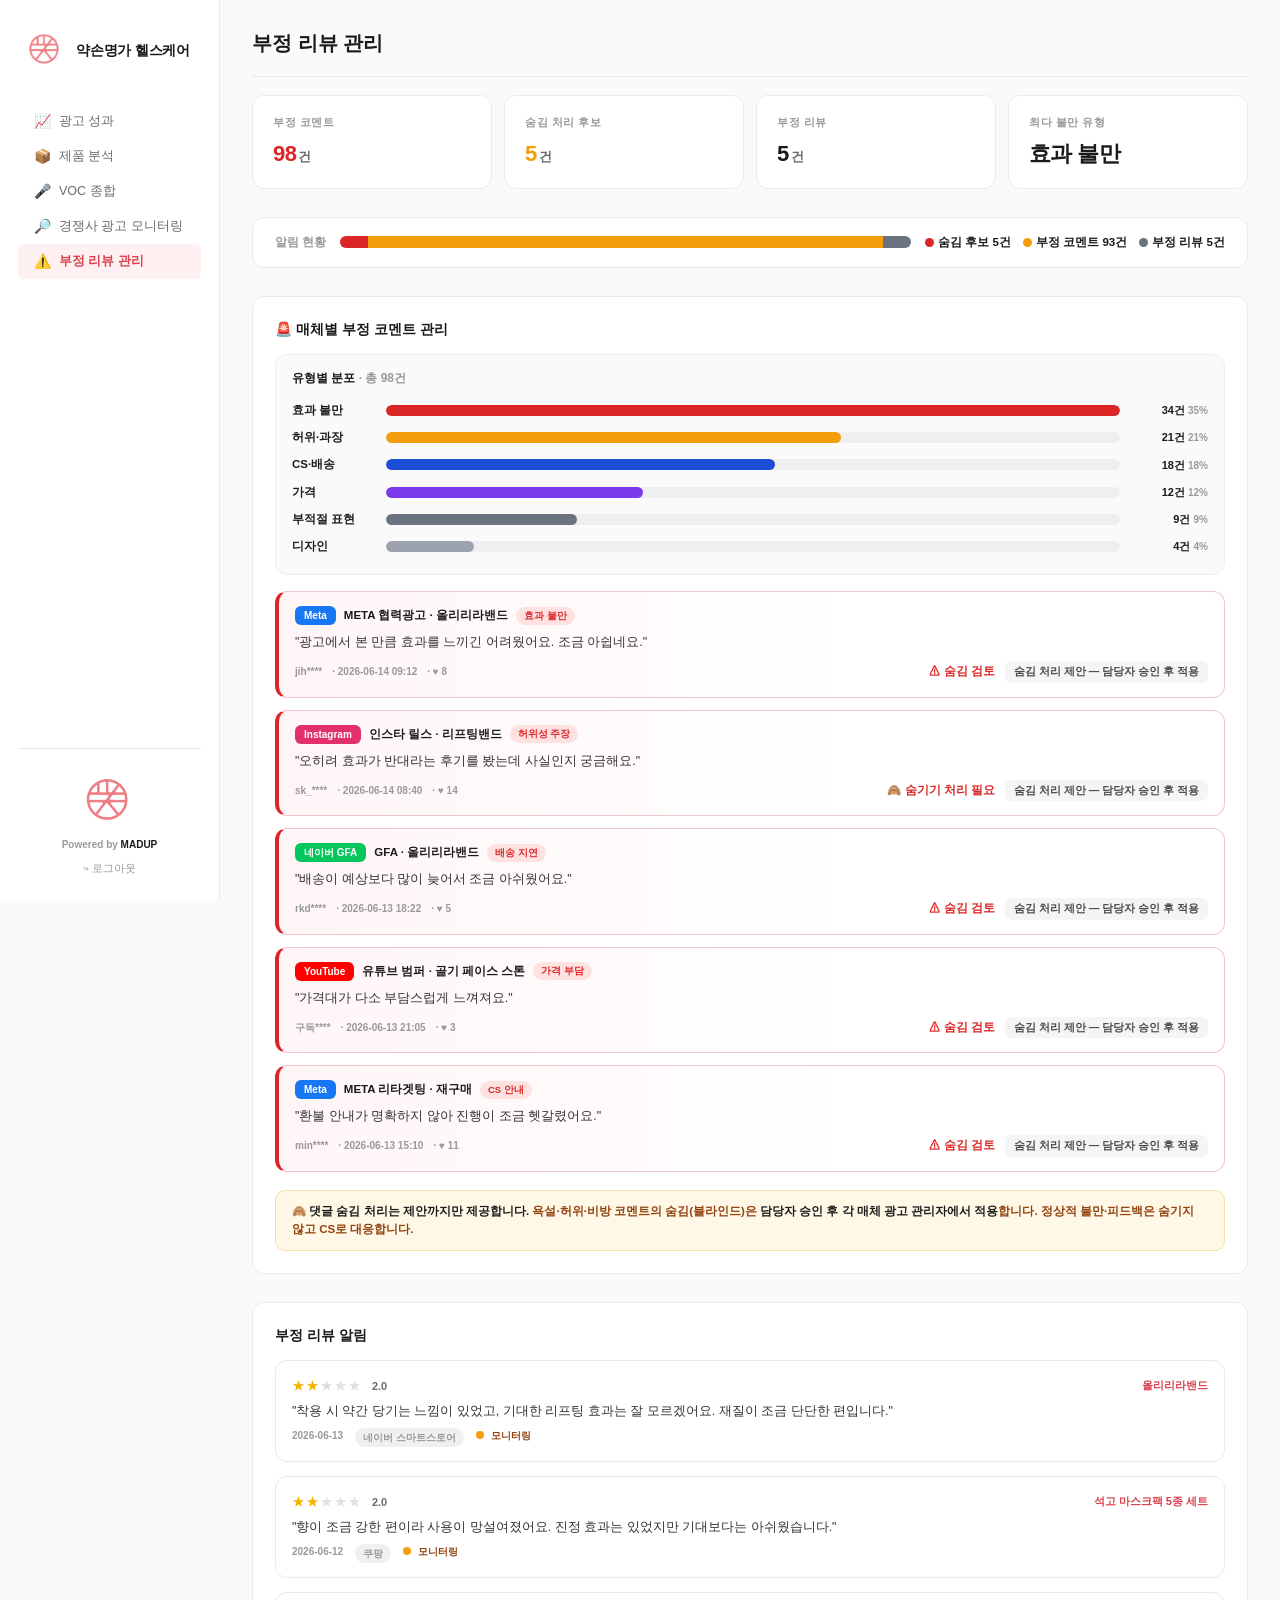
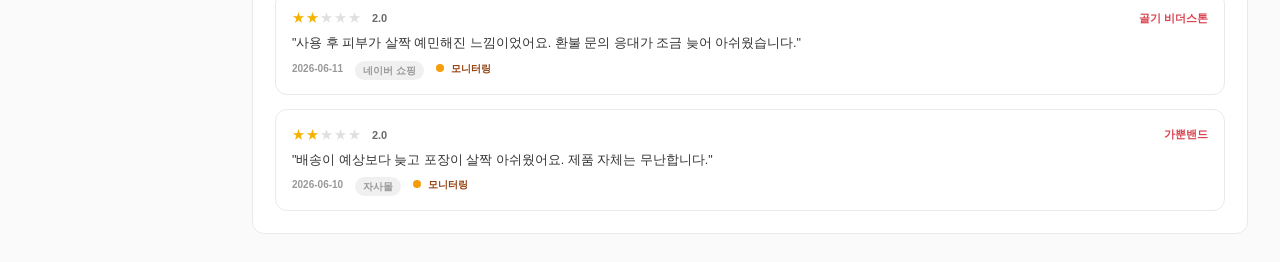
==== dashboards/yakson-alert/index.html @ d5a80894 "약손명가 헬스케어 대시보드 데모 — 공개 미리보기" ====
<!doctype html>
<html lang="ko">
<head>
<meta charset="utf-8">
<meta name="viewport" content="width=device-width, initial-scale=1">
<title>약손명가헬스케어 · 부정 리뷰 관리</title>
<link rel="stylesheet" href="../_assets/dashboard.css">
<style>
/* ===== Severity badge ===== */
.sev-badge {
  display: inline-block; font-size: 10px; font-weight: 800;
  padding: 3px 9px; border-radius: 6px; letter-spacing: 0.3px;
}
.sev-critical { background: #FEE2E2; color: #DC2626; }
.sev-warning  { background: #FEF3C7; color: #92400E; }
.sev-improved { background: #DCFCE7; color: #15803D; }

/* ===== Change cell ===== */
.chg-up   { color: #DC2626; font-weight: 800; }
.chg-down { color: #15803D; font-weight: 800; }
.chg-mid  { color: #92400E; font-weight: 800; }

/* ===== Diverging bar (변화 컬럼) ===== */
.div-bar-wrap {
  display: flex; align-items: center; gap: 6px; white-space: nowrap;
}
.div-bar-track {
  position: relative; width: 90px; height: 10px; background: #F0F0F0;
  border-radius: 3px; overflow: visible; flex-shrink: 0;
}
/* 0% 기준선 (중앙) */
.div-bar-track::after {
  content: ''; position: absolute; left: 50%; top: -2px;
  width: 1.5px; height: 14px; background: #BDBDBD; z-index: 2;
}
/* ±15% 마커 */
.div-marker-15-neg, .div-marker-15-pos,
.div-marker-30-neg, .div-marker-30-pos {
  position: absolute; top: -2px; width: 1px; height: 14px;
  background: #E0E0E0; z-index: 1;
}
/* ±15% = center ± 22.5px (25% of 90px) */
.div-marker-15-neg { left: calc(50% - 22.5px); }
.div-marker-15-pos { left: calc(50% + 22.5px); }
/* ±30% = center ± 45px (50% of 90px) */
.div-marker-30-neg { left: calc(50% - 45px); }
.div-marker-30-pos { left: calc(50% + 45px); }
.div-bar-fill {
  position: absolute; top: 0; height: 10px; border-radius: 2px;
}
.div-bar-fill.pos { background: #DC2626; left: 50%; }
.div-bar-fill.neg { background: #10b981; right: 50%; }
.div-bar-fill.imp { background: #10b981; left: 50%; }

/* ===== KPI summary donut (상단) ===== */
.alert-summary-wrap {
  display: flex; align-items: center; gap: 14px; margin-bottom: 28px;
  background: #FFFFFF; border: 1px solid #EAEAEA; border-radius: 12px;
  padding: 16px 22px;
}
.alert-seg-bar {
  flex: 1; height: 12px; border-radius: 6px; overflow: hidden;
  display: flex; min-width: 0;
}
.alert-seg-bar span { display: block; height: 100%; transition: width .3s; }
.alert-seg-legend {
  display: flex; gap: 12px; flex-shrink: 0; font-size: 11.5px; font-weight: 700;
}
.alert-seg-legend .dot {
  display: inline-block; width: 9px; height: 9px; border-radius: 50%;
  margin-right: 4px; vertical-align: middle;
}

/* ===== Action advisory pill ===== */
.action-pill {
  font-size: 10.5px; font-weight: 600; color: #4A4A4A;
  background: #F5F5F5; border-radius: 6px;
  padding: 3px 9px; display: inline-block;
}

/* ===== Review list ===== */
.review-list { display: flex; flex-direction: column; gap: 14px; }
.review-item {
  padding: 14px 16px; border: 1px solid #EAEAEA; border-radius: 12px;
  background: #FFFFFF;
}
.review-header {
  display: flex; align-items: center; justify-content: space-between;
  margin-bottom: 6px;
}
.review-stars { color: #F5B301; font-size: 13px; letter-spacing: 1px; }
.review-stars .empty { color: #E0E0E0; }
.review-product { font-size: 11px; font-weight: 700; color: #D8404D; }
.review-text { font-size: 12.5px; color: #333; line-height: 1.55; margin-bottom: 7px; }
.review-meta { display: flex; gap: 12px; font-size: 10px; color: #999; font-weight: 600; }
.review-channel { background: #F0F0F0; padding: 2px 8px; border-radius: 10px; }
.review-severity-dot {
  width: 8px; height: 8px; border-radius: 50%;
  display: inline-block; margin-right: 4px;
}

/* ===== MILOT status list ===== */
.milot-list { display: flex; flex-direction: column; gap: 10px; }
.milot-item {
  display: flex; align-items: center; justify-content: space-between;
  padding: 12px 14px; border-radius: 10px; border: 1px solid #EAEAEA;
  background: #FFFFFF;
}
.milot-label { font-size: 12.5px; font-weight: 700; color: #1A1A1A; }
.milot-sub { font-size: 10.5px; color: #999; margin-top: 2px; }
.milot-count { font-size: 18px; font-weight: 800; }
.milot-item.issue-critical { border-left: 3px solid #DC2626; }
.milot-item.issue-warning  { border-left: 3px solid #F59E0B; }
.milot-item.issue-ok       { border-left: 3px solid #10b981; }
.milot-bar-wrap { height: 6px; background: #F0F0F0; border-radius: 3px; margin-top: 10px; overflow: hidden; }
.milot-bar-fill { height: 100%; border-radius: 3px; }

/* ===== Rules table ===== */
.rules-status {
  display: inline-block; font-size: 10px; font-weight: 800;
  padding: 3px 9px; border-radius: 6px;
}
.rules-active   { background: #DCFCE7; color: #15803D; }
.rules-planned  { background: #EFF6FF; color: #1D4ED8; }
.rules-paused   { background: #F3F4F6; color: #6B7280; }

/* ===== Playbook note ===== */
.playbook-note {
  background: #FFF8E6; border: 1px solid #F5E0A8; border-radius: 10px;
  padding: 11px 16px; font-size: 11.5px; color: #92400E; font-weight: 600;
  margin-top: 18px; line-height: 1.6;
}
.playbook-note b { color: #1A1A1A; }

/* ===== 라이브 광고 댓글 부정 코멘트 ===== */
.adcmt-list { display:flex; flex-direction:column; gap:12px; }
.adcmt-item { border:1px solid #F3C6CB; border-left:4px solid #DC2626; border-radius:12px;
  padding:14px 16px; background:linear-gradient(90deg,#FFF5F6 0%,#FFF 60%); }
.adcmt-top { display:flex; align-items:center; gap:8px; margin-bottom:8px; flex-wrap:wrap; }
.adcmt-plat { font-size:10px; font-weight:800; padding:2px 9px; border-radius:6px; color:#fff; }
.adcmt-ad { font-size:11.5px; font-weight:700; color:#1A1A1A; }
.adcmt-tag { font-size:9.5px; font-weight:800; padding:2px 8px; border-radius:10px; background:#FEE2E2; color:#DC2626; }
.adcmt-text { font-size:12.5px; color:#333; line-height:1.5; margin-bottom:9px; }
.adcmt-foot { display:flex; align-items:center; justify-content:space-between; flex-wrap:wrap; gap:10px; }
.adcmt-meta { font-size:10px; color:#999; font-weight:600; display:flex; gap:10px; flex-wrap:wrap; }
.adcmt-right { display:flex; align-items:center; gap:10px; flex-wrap:wrap; }
.adcmt-alert { font-size:11.5px; font-weight:800; color:#DC2626; white-space:nowrap; }
.adcmt-action { font-size:10.5px; font-weight:600; color:#4A4A4A; background:#F5F5F5; border-radius:6px; padding:3px 9px; }

/* ===== 부정 코멘트 유형별 분포 ===== */
.cmtcat-wrap { background:#FAFAFA; border:1px solid #EEEEEE; border-radius:12px; padding:14px 16px; margin-bottom:16px; }
.cmtcat-title { font-size:12px; font-weight:800; color:#1A1A1A; margin-bottom:10px; }
.cmtcat-row { display:flex; align-items:center; gap:10px; padding:5px 0; }
.cmtcat-name { font-size:11.5px; font-weight:700; color:#1A1A1A; width:84px; flex:none; }
.cmtcat-track { flex:1; height:11px; background:#EFEFEF; border-radius:6px; overflow:hidden; }
.cmtcat-fill { height:100%; border-radius:6px; }
.cmtcat-val { font-size:11px; font-weight:800; color:#1A1A1A; width:78px; text-align:right; flex:none; }
.cmtcat-val span { color:#999; font-weight:600; font-size:10px; }
</style>
</head>
<body>

<div class="app">
  <aside class="sidebar" id="sidebar"></aside>

  <main class="main">

    <!-- Page Header -->
    <div class="page-header">
      <div>
        <div class="page-title">부정 리뷰 관리</div>
        <div class="page-sub">성과 이상 감지 · 부정 리뷰 · 라이브 광고 댓글 숨김 · 소재 검수 알림</div>
      </div>
      <div class="page-meta">
        <span class="goal">🚨 실시간 모니터링</span>
        <span class="live">⦿ LIVE</span>
      </div>
    </div>

    <!-- KPI Grid -->
    <div class="kpi-grid cols-4">
      <div class="kpi-card featured">
        <div class="kpi-label">부정 코멘트</div>
        <div class="kpi-value" style="color:#DC2626;">98<span class="kpi-unit">건</span></div>
      </div>
      <div class="kpi-card">
        <div class="kpi-label">숨김 처리 후보</div>
        <div class="kpi-value" style="color:#F59E0B;">5<span class="kpi-unit">건</span></div>
      </div>
      <div class="kpi-card">
        <div class="kpi-label">부정 리뷰</div>
        <div class="kpi-value">5<span class="kpi-unit">건</span></div>
      </div>
      <div class="kpi-card">
        <div class="kpi-label">최다 불만 유형</div>
        <div class="kpi-value" style="font-size:22px;">효과 불만</div>
      </div>
    </div>

    <!-- 알림 현황 세그먼트 바 요약 -->
    <div class="alert-summary-wrap">
      <span style="font-size:11.5px;font-weight:700;color:#999;white-space:nowrap;">알림 현황</span>
      <div class="alert-seg-bar" id="alert-seg-bar"></div>
      <div class="alert-seg-legend" id="alert-seg-legend"></div>
    </div>

    <!-- 매체별 부정 코멘트 관리 -->
    <div class="table-card">
      <div class="section-title">
        🚨 매체별 부정 코멘트 관리
        <span class="section-title-sub">집행 중 광고 댓글 실시간 감지 · 유형별 분류 · 숨김 처리 후보</span>
      </div>
      <div class="cmtcat-wrap">
        <div class="cmtcat-title">유형별 분포 <span style="color:#999;font-weight:600;">· 총 98건</span></div>
        <div id="cmtcat-bars"></div>
      </div>
      <div class="adcmt-list" id="adcmt-list"></div>
      <div class="playbook-note">
        🙈 <b>댓글 숨김 처리는 제안까지만 제공합니다.</b> 욕설·허위·비방 코멘트의 숨김(블라인드)은 <b>담당자 승인 후 각 매체 광고 관리자에서 적용</b>합니다. 정상적 불만·피드백은 숨기지 않고 CS로 대응합니다.
      </div>
    </div>

    <!-- 부정 리뷰 알림 -->
    <div class="chart-card">
      <div class="section-title">
        부정 리뷰 알림
        <span class="section-title-sub">★1~2 신규 리뷰 실시간 감지</span>
      </div>
      <div class="review-list" id="review-list"></div>
    </div>

  </main>
</div>

<script src="../_assets/sidebar.js"></script>
<script>
// ===== 라이브 광고 댓글 — 부정 코멘트 (숨김 처리 후보) =====
const ADCMT = [
  { plat:'Meta',      platColor:'#1877F2', ad:'META 협력광고 · 올리리라밴드',  text:'광고에서 본 만큼 효과를 느끼긴 어려웠어요. 조금 아쉽네요.', author:'jih****',  time:'2026-06-14 09:12', likes:8,  tag:'효과 불만',   sev:'mid'  },
  { plat:'Instagram', platColor:'#E1306C', ad:'인스타 릴스 · 리프팅밴드',  text:'오히려 효과가 반대라는 후기를 봤는데 사실인지 궁금해요.',   author:'sk_****',  time:'2026-06-14 08:40', likes:14, tag:'허위성 주장', sev:'high' },
  { plat:'네이버 GFA', platColor:'#03C75A', ad:'GFA · 올리리라밴드',           text:'배송이 예상보다 많이 늦어서 조금 아쉬웠어요.',           author:'rkd****',  time:'2026-06-13 18:22', likes:5,  tag:'배송 지연',   sev:'mid'  },
  { plat:'YouTube',   platColor:'#FF0000', ad:'유튜브 범퍼 · 골기 페이스 스톤',   text:'가격대가 다소 부담스럽게 느껴져요.',                     author:'구독****', time:'2026-06-13 21:05', likes:3,  tag:'가격 부담',   sev:'mid'  },
  { plat:'Meta',      platColor:'#1877F2', ad:'META 리타겟팅 · 재구매',    text:'환불 안내가 명확하지 않아 진행이 조금 헷갈렸어요.',       author:'min****',  time:'2026-06-13 15:10', likes:11, tag:'CS 안내',     sev:'mid'  },
];
document.getElementById('adcmt-list').innerHTML = ADCMT.map(c => {
  const alertTxt = c.sev === 'high' ? '🙈 숨기기 처리 필요' : '⚠ 숨김 검토';
  return `<div class="adcmt-item">
    <div class="adcmt-top">
      <span class="adcmt-plat" style="background:${c.platColor};">${c.plat}</span>
      <span class="adcmt-ad">${c.ad}</span>
      <span class="adcmt-tag">${c.tag}</span>
    </div>
    <div class="adcmt-text">"${c.text}"</div>
    <div class="adcmt-foot">
      <span class="adcmt-meta"><span>${c.author}</span><span>· ${c.time}</span><span>· ♥ ${c.likes}</span></span>
      <span class="adcmt-right">
        <span class="adcmt-alert">${alertTxt}</span>
        <span class="adcmt-action">숨김 처리 제안 — 담당자 승인 후 적용</span>
      </span>
    </div>
  </div>`;
}).join('');

// ===== 부정 리뷰 데이터 =====
const REVIEWS = [
  {
    stars: 2,
    product: '올리리라밴드',
    text: '착용 시 약간 당기는 느낌이 있었고, 기대한 리프팅 효과는 잘 모르겠어요. 재질이 조금 단단한 편입니다.',
    date: '2026-06-13',
    channel: '네이버 스마트스토어'
  },
  {
    stars: 2,
    product: '석고 마스크팩 5종 세트',
    text: '향이 조금 강한 편이라 사용이 망설여졌어요. 진정 효과는 있었지만 기대보다는 아쉬웠습니다.',
    date: '2026-06-12',
    channel: '쿠팡'
  },
  {
    stars: 2,
    product: '골기 비더스톤',
    text: '사용 후 피부가 살짝 예민해진 느낌이었어요. 환불 문의 응대가 조금 늦어 아쉬웠습니다.',
    date: '2026-06-11',
    channel: '네이버 쇼핑'
  },
  {
    stars: 2,
    product: '가뿐밴드',
    text: '배송이 예상보다 늦고 포장이 살짝 아쉬웠어요. 제품 자체는 무난합니다.',
    date: '2026-06-10',
    channel: '자사몰'
  },
];

function renderStars(n) {
  let s = '';
  for (let i = 1; i <= 5; i++) {
    s += i <= n
      ? '<span style="color:#F5B301;">★</span>'
      : '<span style="color:#E0E0E0;">★</span>';
  }
  return s;
}

const sevDotColor = (stars) => stars === 1 ? '#DC2626' : '#F59E0B';

document.getElementById('review-list').innerHTML = REVIEWS.map(r => `
  <div class="review-item">
    <div class="review-header">
      <div>
        <span class="review-stars">${renderStars(r.stars)}</span>
        <span style="font-size:11px;font-weight:700;color:#6B6B6B;margin-left:6px;">${r.stars}.0</span>
      </div>
      <span class="review-product">${r.product}</span>
    </div>
    <div class="review-text">"${r.text}"</div>
    <div class="review-meta">
      <span>${r.date}</span>
      <span class="review-channel">${r.channel}</span>
      <span>
        <span class="review-severity-dot" style="background:${sevDotColor(r.stars)};"></span>
        ${r.stars === 1 ? '<span style="color:#DC2626;font-weight:700;">즉시 대응 필요</span>' : '<span style="color:#92400E;font-weight:700;">모니터링</span>'}
      </span>
    </div>
  </div>
`).join('');

// ===== 상단 알림 현황 세그먼트 바 =====
(function() {
  const hide = 5, comment = 93, review = 5;
  const total = hide + comment + review;
  const segs = [
    { label: '숨김 후보 5건', count: hide, color: '#DC2626' },
    { label: '부정 코멘트 93건', count: comment, color: '#F59E0B' },
    { label: '부정 리뷰 5건', count: review, color: '#6B7280' },
  ];
  const bar = document.getElementById('alert-seg-bar');
  const leg = document.getElementById('alert-seg-legend');
  bar.innerHTML = segs.map(s =>
    `<span style="width:${(s.count/total*100).toFixed(1)}%;background:${s.color};"></span>`
  ).join('');
  leg.innerHTML = segs.map(s =>
    `<span><span class="dot" style="background:${s.color};"></span>${s.label}</span>`
  ).join('');
})();

// ===== 매체별 부정 코멘트 — 유형별 분포 =====
const CMT_CAT = [
  { cat: '효과 불만',  n: 34, color: '#DC2626' },
  { cat: '허위·과장',  n: 21, color: '#F59E0B' },
  { cat: 'CS·배송',   n: 18, color: '#1D4ED8' },
  { cat: '가격',      n: 12, color: '#7C3AED' },
  { cat: '부적절 표현', n: 9,  color: '#6B7280' },
  { cat: '디자인',    n: 4,  color: '#9CA3AF' },
];
const cmtTotal = CMT_CAT.reduce((a, c) => a + c.n, 0);
const cmtMax = Math.max.apply(null, CMT_CAT.map(c => c.n));
document.getElementById('cmtcat-bars').innerHTML = CMT_CAT.map(c => `
  <div class="cmtcat-row">
    <span class="cmtcat-name">${c.cat}</span>
    <div class="cmtcat-track"><div class="cmtcat-fill" style="width:${Math.round(c.n / cmtMax * 100)}%;background:${c.color};"></div></div>
    <span class="cmtcat-val">${c.n}건 <span>${Math.round(c.n / cmtTotal * 100)}%</span></span>
  </div>`).join('');
</script>

</body>
</html>
---- dashboards/_assets/dashboard.css ----
/* ============================================================
   약손명가헬스케어 Performance Dashboard — 공유 디자인 시스템
   ============================================================ */
* { box-sizing: border-box; margin: 0; padding: 0; }
html, body { height: 100%; }
body {
  font-family: -apple-system, "Apple SD Gothic Neo", "Pretendard", "Noto Sans KR", sans-serif;
  background: #FAFAFA; color: #1A1A1A; font-size: 14px; line-height: 1.5;
}

/* ===== Layout ===== */
.app { display: grid; grid-template-columns: 220px 1fr; min-height: 100vh; }

/* ===== Sidebar ===== */
.sidebar {
  background: #FFFFFF; border-right: 1px solid #EAEAEA; padding: 24px 18px;
  display: flex; flex-direction: column; position: sticky; top: 0;
  height: 100vh; overflow-y: auto;
}
/* .sidebar 로 스코핑 — 필터 칩 등 main 영역의 .brand 클래스와 충돌 방지 */
.sidebar .brand { display: flex; align-items: center; gap: 10px; padding: 6px 8px; margin-bottom: 28px; }
.brand-logo {
  width: 40px; height: 40px; background: #FFFFFF; border-radius: 50%;
  display: flex; align-items: center; justify-content: center; overflow: hidden;
}
.brand-logo img { width: 100%; height: 100%; object-fit: contain; }
.brand-name { font-size: 14px; font-weight: 800; color: #1A1A1A; letter-spacing: -0.2px; }
.brand-sub { font-size: 10px; color: #999; margin-top: 2px; letter-spacing: 0.3px; }

.nav-section { margin-bottom: 24px; }
.nav-label {
  font-size: 12px; font-weight: 800; color: #4A4A4A; letter-spacing: 0.2px;
  padding: 2px 8px 7px;
}
.nav-item {
  display: flex; align-items: center; gap: 9px; padding: 7px 10px 7px 16px; border-radius: 6px;
  font-size: 12.5px; color: #6B6B6B; cursor: pointer; transition: all 0.15s;
  font-weight: 500; text-decoration: none;
}
.nav-item:hover { background: #F5F5F5; }
.nav-item.active { background: #FFF0F2; color: #D8404D; font-weight: 700; }
.nav-item-icon { font-size: 14px; width: 16px; text-align: center; }

.sidebar-footer { margin-top: auto; padding-top: 24px; border-top: 1px solid #EAEAEA; text-align: center; }
.footer-logo {
  width: 56px; height: 56px; background: #FFFFFF; border-radius: 50%; margin: 0 auto 8px;
  display: flex; align-items: center; justify-content: center; overflow: hidden;
}
.footer-logo img { width: 100%; height: 100%; object-fit: contain; }
.footer-text { font-size: 10px; color: #999; font-weight: 600; }
.footer-text strong { color: #1A1A1A; }
.footer-logout { margin-top: 8px; font-size: 11px; color: #999; cursor: pointer; }

/* ===== Main ===== */
.main { padding: 28px 32px; overflow-y: auto; }
.page-header {
  display: flex; align-items: flex-start; justify-content: space-between;
  margin-bottom: 18px; padding-bottom: 18px; border-bottom: 1px solid #EAEAEA;
}
.page-title { font-size: 20px; font-weight: 800; color: #1A1A1A; }
.page-sub { display: none; }
.page-meta { display: none; }
.page-meta span { padding: 6px 12px; background: #F5F5F5; border-radius: 16px; }
.page-meta .live { background: #FFF0F2; color: #D8404D; font-weight: 700; }
.page-meta .goal { background: #EAF7EF; color: #15803D; font-weight: 700; }

/* ===== Dummy notice ===== */
.notice-bar {
  display:flex; align-items:center; gap:8px; background:#FFF8E6; border:1px solid #F5E0A8;
  color:#92400E; border-radius:8px; padding:8px 14px; font-size:11.5px; font-weight:600; margin-bottom:18px;
}
.notice-bar b { color:#1A1A1A; }

/* ===== Filter ===== */
.filter-bar { display: flex; gap: 8px; margin-bottom: 22px; flex-wrap: wrap; align-items:center; }
.filter-chip {
  padding: 7px 14px; background: #FFFFFF; border: 1px solid #E5E5E5; border-radius: 20px;
  font-size: 12px; color: #4A4A4A; cursor: pointer; font-weight: 500; transition: all 0.15s;
}
.filter-chip:hover { border-color: #D8404D; color: #D8404D; }
.filter-chip.active { background: #D8404D; border-color: #D8404D; color: #FFFFFF; font-weight: 700; }
.filter-div { width:1px; height:20px; background:#E5E5E5; margin:0 4px; }
.filter-chip.brand.active { background:#1A1A1A; border-color:#1A1A1A; }

/* ===== KPI Cards ===== */
.kpi-grid { display: grid; grid-template-columns: repeat(5, 1fr); gap: 12px; margin-bottom: 28px; }
.kpi-grid.cols-4 { grid-template-columns: repeat(4, 1fr); }
.kpi-grid.cols-3 { grid-template-columns: repeat(3, 1fr); }
.kpi-card { background: #FFFFFF; border: 1px solid #EAEAEA; border-radius: 12px; padding: 18px 20px; position: relative; }
.kpi-card.featured { background: #FFFFFF; border-color: #EAEAEA; }
.kpi-label { font-size: 11px; color: #999; font-weight: 600; letter-spacing: 0.5px; margin-bottom: 6px; }
.kpi-value { font-size: 22px; font-weight: 800; color: #1A1A1A; letter-spacing: -0.6px; }
.kpi-card.featured .kpi-value { color: #1A1A1A; }
.kpi-unit { font-size: 13px; color: #6B6B6B; font-weight: 600; margin-left: 2px; }
.kpi-gauge { height:5px; background:#F0F0F0; border-radius:3px; overflow:hidden; margin-top:10px; }
.kpi-gauge-fill { height:100%; background:linear-gradient(90deg,#F5D4D8,#D8404D); border-radius:3px; }
.kpi-actual { font-size: 11px; color: #6B6B6B; font-weight: 600; margin-top: 7px; }
.kpi-delta { font-size: 11px; font-weight: 700; margin-top: 9px; display:inline-block; }
.kpi-delta.down { color:#DC2626; } .kpi-delta.up { color:#15803D; }
.dummy-tag {
  font-size:9px; font-weight:700; color:#B45309; background:#FEF3C7;
  padding:1px 5px; border-radius:4px; margin-left:4px; letter-spacing:0.2px;
}

/* ===== Section Title ===== */
.section-title {
  font-size: 14px; font-weight: 800; color: #1A1A1A; margin-bottom: 14px;
  display: flex; align-items: center; justify-content: space-between;
}
.section-title-sub { display: none; }

/* ===== Generic cards / grids ===== */
.card { background:#FFFFFF; border:1px solid #EAEAEA; border-radius:12px; padding:22px; }
.two-col { display: grid; grid-template-columns: 1.5fr 1fr; gap: 18px; margin-bottom: 28px; }
.two-col.even { grid-template-columns: 1fr 1fr; }
.chart-card { background: #FFFFFF; border: 1px solid #EAEAEA; border-radius: 12px; padding: 22px; }

/* ===== Media mix group cards ===== */
.mix-grid { display:grid; grid-template-columns: 1.7fr 1fr 1fr; gap:12px; margin-bottom:14px; }
.mix-card { background:#FFF; border:1px solid #EAEAEA; border-radius:12px; padding:18px 20px; }
.mix-card.primary { background:linear-gradient(135deg,#EAF7EF 0%,#FFFFFF 100%); border-color:#BBE6CC; }
.mix-head { display:flex; align-items:baseline; justify-content:space-between; margin-bottom:4px; }
.mix-name { font-size:13.5px; font-weight:800; color:#1A1A1A; display:flex; align-items:center; gap:7px; }
.mix-dot { width:10px; height:10px; border-radius:3px; }
.mix-pct { font-size:22px; font-weight:800; color:#1A1A1A; letter-spacing:-0.5px; }
.mix-bar { height:6px; background:#F0F0F0; border-radius:3px; overflow:hidden; margin:10px 0 10px; }
.mix-bar-fill { height:100%; border-radius:3px; }
.mix-meta { display:flex; gap:16px; font-size:11px; color:#6B6B6B; }
.mix-meta .mv { color:#1A1A1A; font-weight:800; font-size:13px; }
.mix-meta .ml { display:block; color:#999; font-size:10px; font-weight:600; margin-bottom:1px; }

/* ===== Tables ===== */
.table-card { background: #FFFFFF; border: 1px solid #EAEAEA; border-radius: 12px; padding: 22px; margin-bottom:28px; }
table { width: 100%; border-collapse: collapse; font-size: 12.5px; }
thead th {
  text-align: left; padding: 9px 12px; color: #999; font-weight: 700; letter-spacing: 0.5px;
  text-transform: uppercase; font-size: 10px; border-bottom: 1px solid #EAEAEA;
}
thead th.right { text-align: right; }
tbody td { padding: 9px 12px; border-bottom: 1px solid #F5F5F5; }
tbody tr:last-child td { border-bottom: none; }
tbody tr:hover { background: #FAFAFA; }
.right { text-align: right; }
.grp-row td { background:#F7FBF8; font-weight:800; color:#1A1A1A; border-bottom:1px solid #EAEAEA; }
.grp-row.coupang td { background:#FEF6F6; }
.grp-row.etc td { background:#F7F7F7; }
.tag-sa { font-size:9px; font-weight:700; color:#15803D; background:#DCFCE7; padding:1px 6px; border-radius:4px; }
.tag-da { font-size:9px; font-weight:700; color:#1D4ED8; background:#DBEAFE; padding:1px 6px; border-radius:4px; }
.roas-target { font-weight:800; color:#1A1A1A; }
.pct-mini { height:4px; width:60px; background:#F0F0F0; border-radius:2px; overflow:hidden; margin-top:3px; display:inline-block; vertical-align:middle; }
.pct-mini-fill { height:100%; background:#D8404D; border-radius:2px; }

/* ===== Campaign / status pills ===== */
.roas-pill { display: inline-block; padding: 3px 10px; border-radius: 10px; font-weight: 800; font-size: 11px; }
.roas-pill.high { background: #DCFCE7; color: #15803D; }
.roas-pill.mid { background: #FEF3C7; color: #92400E; }
.roas-pill.low { background: #FEE2E2; color: #DC2626; }
.status-dot { display: inline-block; width: 7px; height: 7px; border-radius: 50%; margin-right: 6px; }
.status-active { background: #22C55E; }
.status-paused { background: #F59E0B; }
.status-ended { background: #6B6B6B; }

/* ===== Pacing chart ===== */
.pacing-chart { display:flex; align-items:flex-end; gap:5px; height:160px; padding-top:10px; }
.pacing-col { flex:1; display:flex; flex-direction:column; align-items:center; height:100%; justify-content:flex-end; }
.pacing-bar { width:100%; background:#E6E6E6; border-radius:4px 4px 0 0; transition:all .2s; min-height:4px; }
.pacing-bar.spike { background:linear-gradient(180deg,#D8404D,#F0808C); }
.pacing-bar:hover { opacity:.82; }
.pacing-mon { font-size:9.5px; color:#999; font-weight:600; margin-top:5px; }
.pacing-mon.spike { color:#D8404D; font-weight:800; }
.pacing-promo { font-size:7.5px; color:#D8404D; font-weight:700; margin-top:2px; text-align:center; line-height:1.15; height:22px; }
.pacing-foot { display:flex; gap:18px; padding-top:14px; margin-top:6px; border-top:1px solid #F5F5F5; font-size:11px; color:#6B6B6B; }
.pacing-foot b { color:#1A1A1A; }

/* ===== Brand donut ===== */
.brand-donut { display: flex; align-items: center; gap: 18px; }
.donut-wrap { width: 130px; height: 130px; position: relative; flex-shrink: 0; }
.donut-center { position: absolute; inset: 0; display: flex; flex-direction: column; align-items: center; justify-content: center; }
.donut-center-value { font-size: 17px; font-weight: 800; color: #1A1A1A; }
.donut-center-label { font-size: 9px; color: #999; font-weight: 600; }
.donut-legend { flex: 1; }
.legend-item { display: flex; align-items: center; gap: 8px; font-size: 12px; padding: 7px 0; border-bottom: 1px solid #F5F5F5; }
.legend-item:last-child { border-bottom: none; }
.legend-dot { width: 10px; height: 10px; border-radius: 50%; flex-shrink: 0; }
.legend-label { flex: 1; color: #4A4A4A; font-weight: 600; }
.legend-value { color: #1A1A1A; font-weight: 800; }

/* ===== Heatmap / scorecard ===== */
.heat { display:inline-block; min-width:30px; text-align:center; padding:3px 10px; border-radius:6px; font-weight:800; font-size:11px; }
.heat.h { background:#FEE2E2; color:#DC2626; }
.heat.m { background:#FEF3C7; color:#92400E; }
.heat.l { background:#F0F0F0; color:#6B6B6B; }
.op-badge { font-size:11px; font-weight:800; padding:4px 12px; border-radius:8px; }
.op-push { background:#D8404D; color:#FFFFFF; }
.op-min { background:#F0F0F0; color:#6B6B6B; }
.promo-note { font-size:11px; color:#999; }

/* ===== Lever callouts ===== */
.lever-grid { display:grid; grid-template-columns:repeat(4,1fr); gap:12px; }
.lever-card { background:#FFFFFF; border:1px solid #EAEAEA; border-left:3px solid #10b981; border-radius:10px; padding:16px 18px; }
.lever-value { font-size:23px; font-weight:800; color:#10b981; letter-spacing:-0.5px; }
.lever-label { font-size:12px; font-weight:700; color:#1A1A1A; margin-top:4px; }
.lever-note { font-size:10.5px; color:#999; font-weight:500; margin-top:3px; }

/* ===== Channel cards (perf legacy support) ===== */
.channel-grid { display: grid; grid-template-columns: repeat(auto-fill, minmax(280px, 1fr)); gap: 14px; margin-bottom: 28px; }
.channel-card { background: #FFFFFF; border: 1px solid #EAEAEA; border-radius: 12px; padding: 20px; transition: all 0.2s; }
.channel-card:hover { border-color: #D8404D; transform: translateY(-2px); box-shadow: 0 4px 16px rgba(0,0,0,0.06); }

/* ===== Executive headline insights (광고주 핵심 요약) ===== */
/* 핵심 인사이트 밴드 제거 (요청) — 그리드 + 바로 위 섹션타이틀 숨김 */
.headline-grid { display:none; }
.section-title:has(+ .headline-grid) { display:none; }
.headline-card { background:#FFFFFF; border:1px solid #EAEAEA; border-radius:10px; padding:14px 16px; border-left:3px solid #9CA3AF; }
.headline-card.good { border-left-color:#10b981; }
.headline-card.warn { border-left-color:#f59e0b; }
.headline-card.crit { border-left-color:#DC2626; }
.headline-card.info { border-left-color:#4A90D9; }
.headline-card { position:relative; }
.headline-card::after { position:absolute; top:13px; right:13px; font-size:9.5px; font-weight:800; padding:2px 7px; border-radius:5px; letter-spacing:0.2px; }
.headline-card.good::after { content:'호조'; background:#DCFCE7; color:#15803D; }
.headline-card.warn::after { content:'주의'; background:#FEF3C7; color:#92400E; }
.headline-card.crit::after { content:'점검'; background:#FEE2E2; color:#DC2626; }
.headline-card.info::after { content:'참고'; background:#E8F1FB; color:#1D4ED8; }
.headline-icon { font-size:13px; margin-bottom:5px; }
.headline-text { font-size:12px; color:#1A1A1A; font-weight:600; line-height:1.5; }
.headline-text b { font-weight:800; }

/* ===== Forecast / 목표 달성 예측 ===== */
.forecast-card { background:#FFFFFF; border:1px solid #EAEAEA; border-radius:12px; padding:22px; margin-bottom:28px; }
.forecast-body { display:grid; grid-template-columns:1.7fr 1fr; gap:28px; align-items:center; }
.forecast-track { position:relative; height:42px; background:#F2F2F2; border-radius:8px; overflow:hidden; }
.forecast-actual { position:absolute; left:0; top:0; bottom:0; background:linear-gradient(90deg,#F0808C,#D8404D); }
.forecast-proj { position:absolute; top:0; bottom:0; background:repeating-linear-gradient(45deg,#F8DADE,#F8DADE 6px,#FCEBEE 6px,#FCEBEE 12px); }
.forecast-legend { display:flex; gap:16px; flex-wrap:wrap; font-size:11px; color:#6B6B6B; margin-top:12px; font-weight:600; }
.forecast-legend .dot { display:inline-block; width:10px; height:10px; border-radius:2px; margin-right:5px; vertical-align:middle; }
.forecast-stats { display:flex; flex-direction:column; gap:13px; }
.fc-stat-l { font-size:11px; color:#999; font-weight:600; }
.fc-stat-v { font-size:18px; font-weight:800; color:#1A1A1A; letter-spacing:-0.3px; }
.fc-stat-v small { font-size:12px; font-weight:700; color:#6B6B6B; margin-left:3px; }
.forecast-callout { margin-top:16px; padding:12px 16px; background:#FFF8E6; border:1px solid #F5E0A8; border-radius:8px; font-size:12px; color:#92400E; font-weight:600; }
.forecast-callout b { color:#1A1A1A; }

/* ===== Next Best Action (액션 권고) ===== */
.nba-head-note { font-size:11.5px; color:#92400E; background:#FFF8E6; border:1px solid #F5E0A8; border-radius:8px; padding:9px 14px; margin-bottom:14px; font-weight:600; }
.nba-head-note b { color:#1A1A1A; }
.nba-grid { display:flex; flex-direction:column; gap:10px; margin-bottom:28px; }
.nba-card { background:#FFFFFF; border:1px solid #EAEAEA; border-radius:10px; padding:16px 18px; display:grid; grid-template-columns:auto 1fr auto; gap:18px; align-items:center; }
.nba-prio { font-size:10px; font-weight:800; padding:5px 11px; border-radius:6px; white-space:nowrap; }
.nba-prio.p1 { background:#FEE2E2; color:#DC2626; }
.nba-prio.p2 { background:#FEF3C7; color:#92400E; }
.nba-prio.p3 { background:#F0F0F0; color:#6B6B6B; }
.nba-title { font-size:13.5px; font-weight:800; color:#1A1A1A; margin-bottom:4px; }
.nba-reason { font-size:11.5px; color:#6B6B6B; line-height:1.5; }
.nba-impact { text-align:right; white-space:nowrap; }
.nba-impact-v { font-size:16px; font-weight:800; color:#10b981; letter-spacing:-0.3px; }
.nba-impact-l { font-size:10px; color:#999; font-weight:600; margin-top:2px; }

/* ============================================================
   인터랙션 — hover 입체감 + 상세 progressive disclosure (센스있는 모션)
   ============================================================ */
.kpi-card, .mix-card, .lever-card, .headline-card, .scn-card, .channel-card, .cep-card, .brand-strat-card {
  transition: transform .45s cubic-bezier(.32,.72,0,1), box-shadow .45s cubic-bezier(.32,.72,0,1), border-color .3s ease;
}
.kpi-card:hover, .mix-card:hover, .lever-card:hover, .headline-card:hover, .scn-card:hover, .cep-card:hover, .brand-strat-card:hover {
  transform: translateY(-3px);
  box-shadow: 0 16px 34px -12px rgba(216,64,77,.14), 0 4px 10px rgba(0,0,0,.03);
  border-color: #F2DCDF;
}
/* 카드 = 상세 popover 기준점 */
.kpi-card, .mix-card { position: relative; }
/* 상세 reveal: 기본 숨김 → hover 시 카드 하단에서 부드럽게 펼쳐지는 popover (레이아웃 밀림 없음) */
.reveal {
  position:absolute; left:-1px; right:-1px; top:calc(100% + 1px);
  background:#FFFFFF; border:1px solid #F2DCDF; border-radius:0 0 12px 12px;
  max-height:0; opacity:0; overflow:hidden; padding:0 20px;
  box-shadow:0 18px 30px -12px rgba(216,64,77,.18);
  z-index:6;
  transition:max-height .4s cubic-bezier(.32,.72,0,1), opacity .25s ease, padding .4s cubic-bezier(.32,.72,0,1);
}
.kpi-card:hover .reveal, .mix-card:hover .reveal { max-height:130px; opacity:1; padding:13px 20px; }
.reveal .kpi-actual, .reveal .kpi-delta { margin-top:0; }
.reveal .mix-meta { margin:0; }

/* 차트 hover 툴팁 */
.chart-tip {
  position:absolute; pointer-events:none; opacity:0; transform:translateY(4px);
  background:#1A1A1A; color:#FFFFFF; border-radius:8px; padding:7px 11px;
  font-size:11px; font-weight:600; line-height:1.4; white-space:nowrap; z-index:6;
  box-shadow:0 8px 22px rgba(0,0,0,.22);
  transition:opacity .18s ease, transform .18s cubic-bezier(.32,.72,0,1);
}
.chart-tip.on { opacity:1; transform:translateY(0); }
.chart-tip .tr { color:#FFB3BC; font-weight:800; }
.chart-tip .tq { color:#9DC0E8; font-weight:800; }

/* KPI 보조 지표 자동 reveal (전 페이지) — 기본 숨김 → hover 시 카드 하단 popover */
.kpi-card > .kpi-actual, .kpi-card > .kpi-delta {
  position:absolute; left:-1px; right:-1px; top:calc(100% + 1px);
  margin:0; padding:0 20px; max-height:0; opacity:0; overflow:hidden;
  background:#FFFFFF; border:1px solid #F2DCDF; border-radius:0 0 12px 12px;
  box-shadow:0 18px 30px -12px rgba(216,64,77,.18); z-index:6;
  transition:max-height .4s cubic-bezier(.32,.72,0,1), opacity .25s ease, padding .4s cubic-bezier(.32,.72,0,1);
}
.kpi-card:hover > .kpi-actual, .kpi-card:hover > .kpi-delta { max-height:80px; opacity:1; padding:11px 20px; }
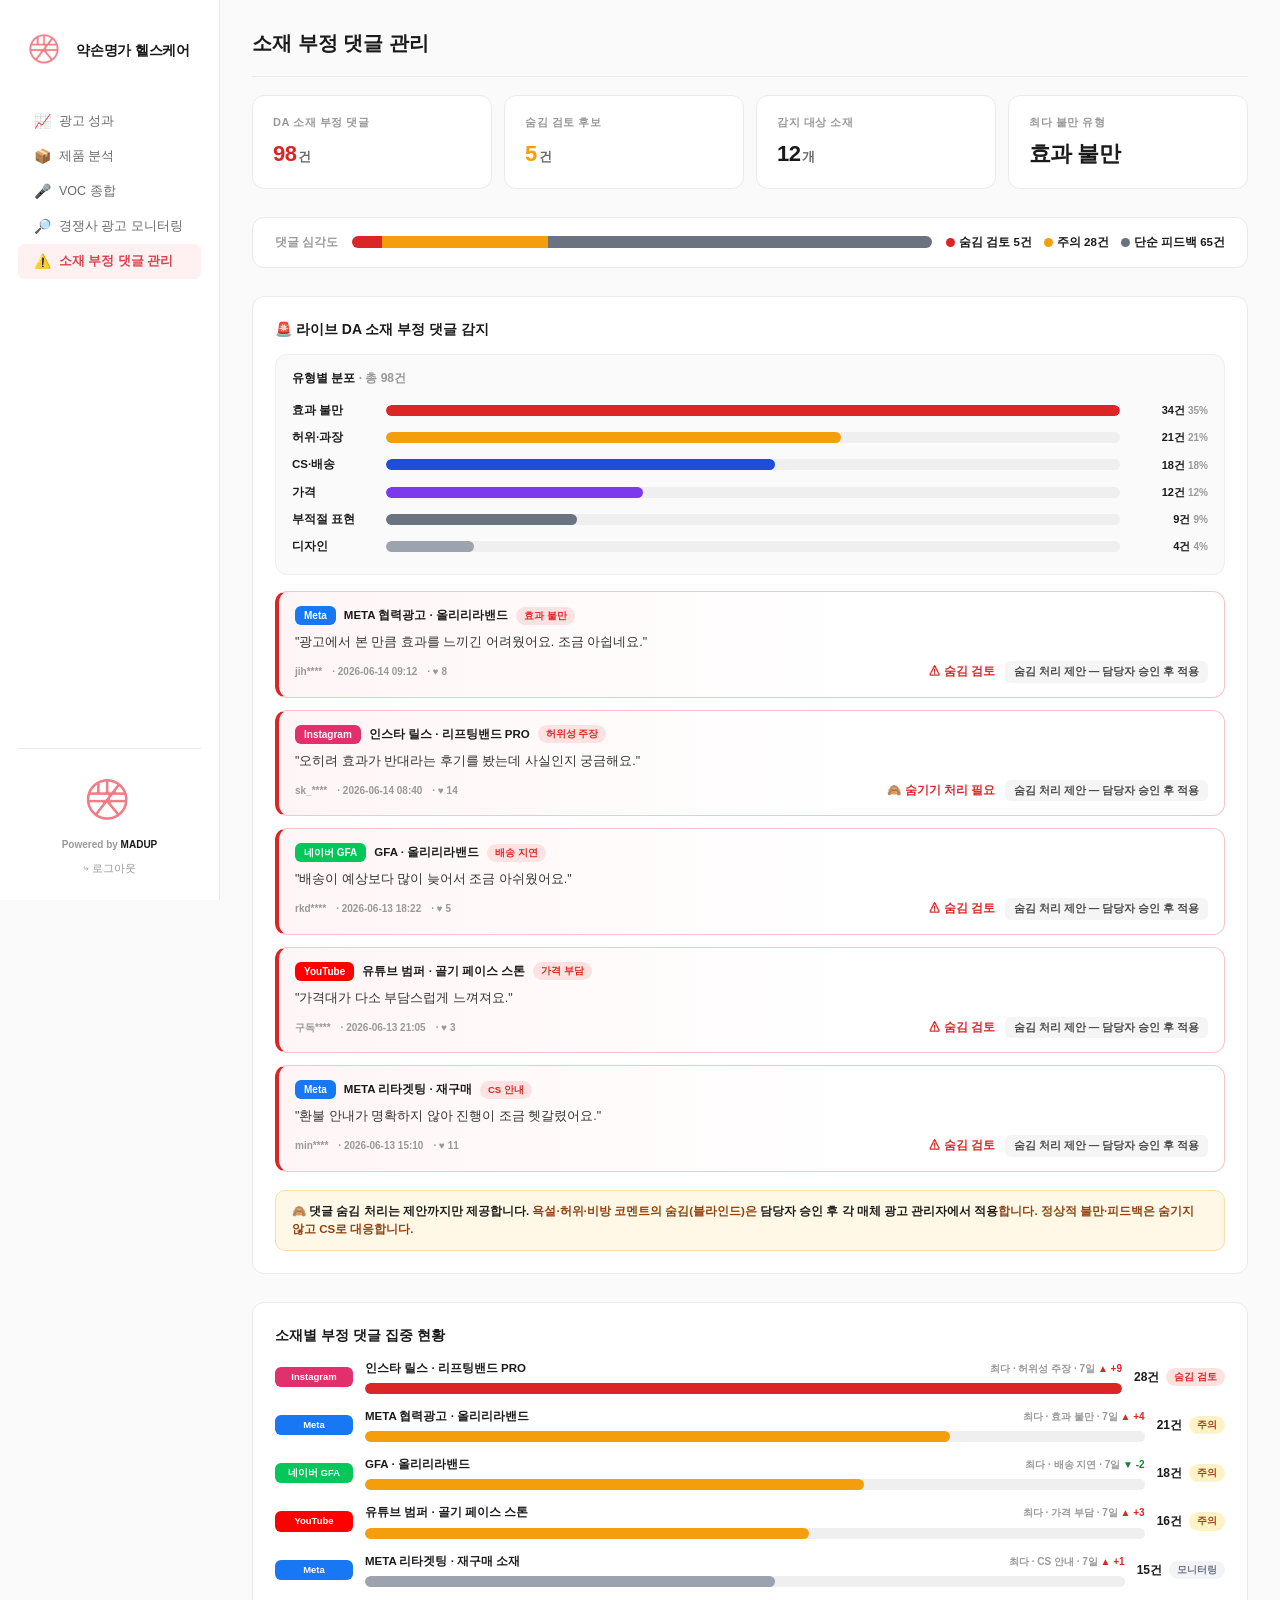
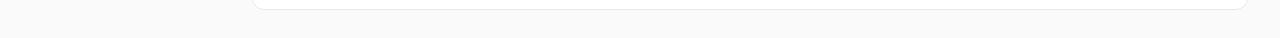
==== commit 14386b90: "동기화 — 광고성과 성과 그룹핑·소재 부정 댓글 관리(라이브 DA 소재 전용)" ====
--- a/dashboards/yakson-alert/index.html
+++ b/dashboards/yakson-alert/index.html
@@ -3,7 +3,7 @@
 <head>
 <meta charset="utf-8">
 <meta name="viewport" content="width=device-width, initial-scale=1">
-<title>약손명가헬스케어 · 부정 리뷰 관리</title>
+<title>약손명가헬스케어 · 소재 부정 댓글 관리</title>
 <link rel="stylesheet" href="../_assets/dashboard.css">
 <style>
 /* ===== Severity badge ===== */
@@ -76,27 +76,6 @@
   font-size: 10.5px; font-weight: 600; color: #4A4A4A;
   background: #F5F5F5; border-radius: 6px;
   padding: 3px 9px; display: inline-block;
-}
-
-/* ===== Review list ===== */
-.review-list { display: flex; flex-direction: column; gap: 14px; }
-.review-item {
-  padding: 14px 16px; border: 1px solid #EAEAEA; border-radius: 12px;
-  background: #FFFFFF;
-}
-.review-header {
-  display: flex; align-items: center; justify-content: space-between;
-  margin-bottom: 6px;
-}
-.review-stars { color: #F5B301; font-size: 13px; letter-spacing: 1px; }
-.review-stars .empty { color: #E0E0E0; }
-.review-product { font-size: 11px; font-weight: 700; color: #D8404D; }
-.review-text { font-size: 12.5px; color: #333; line-height: 1.55; margin-bottom: 7px; }
-.review-meta { display: flex; gap: 12px; font-size: 10px; color: #999; font-weight: 600; }
-.review-channel { background: #F0F0F0; padding: 2px 8px; border-radius: 10px; }
-.review-severity-dot {
-  width: 8px; height: 8px; border-radius: 50%;
-  display: inline-block; margin-right: 4px;
 }
 
 /* ===== MILOT status list ===== */
@@ -156,6 +135,22 @@
 .cmtcat-fill { height:100%; border-radius:6px; }
 .cmtcat-val { font-size:11px; font-weight:800; color:#1A1A1A; width:78px; text-align:right; flex:none; }
 .cmtcat-val span { color:#999; font-weight:600; font-size:10px; }
+
+/* ===== 소재별 부정 댓글 집중 현황 ===== */
+.crv-list { display:flex; flex-direction:column; gap:14px; }
+.crv-row { display:flex; align-items:center; gap:12px; }
+.crv-plat { font-size:9.5px; font-weight:800; padding:3px 0; border-radius:6px; color:#fff; flex:none; width:78px; text-align:center; white-space:nowrap; }
+.crv-main { flex:1; min-width:0; }
+.crv-name { font-size:11.5px; font-weight:700; color:#1A1A1A; margin-bottom:6px; display:flex; justify-content:space-between; align-items:baseline; gap:10px; }
+.crv-name > span:first-child { white-space:nowrap; overflow:hidden; text-overflow:ellipsis; }
+.crv-type { font-size:10px; color:#999; font-weight:600; white-space:nowrap; flex:none; }
+.crv-track { height:11px; background:#EFEFEF; border-radius:6px; overflow:hidden; }
+.crv-fill { height:100%; border-radius:6px; transition:width .3s; }
+.crv-val { font-size:12px; font-weight:800; color:#1A1A1A; flex:none; text-align:right; white-space:nowrap; display:flex; align-items:center; gap:7px; }
+.crv-sev { font-size:9.5px; font-weight:800; padding:2px 8px; border-radius:10px; }
+.crv-sev.high { background:#FEE2E2; color:#DC2626; }
+.crv-sev.mid  { background:#FEF3C7; color:#92400E; }
+.crv-sev.low  { background:#F3F4F6; color:#6B7280; }
 </style>
 </head>
 <body>
@@ -168,8 +163,8 @@
     <!-- Page Header -->
     <div class="page-header">
       <div>
-        <div class="page-title">부정 리뷰 관리</div>
-        <div class="page-sub">성과 이상 감지 · 부정 리뷰 · 라이브 광고 댓글 숨김 · 소재 검수 알림</div>
+        <div class="page-title">소재 부정 댓글 관리</div>
+        <div class="page-sub">라이브 중인 DA 광고 소재 댓글만 실시간 감지 · 유형 분류 · 숨김 검토</div>
       </div>
       <div class="page-meta">
         <span class="goal">🚨 실시간 모니터링</span>
@@ -180,16 +175,16 @@
     <!-- KPI Grid -->
     <div class="kpi-grid cols-4">
       <div class="kpi-card featured">
-        <div class="kpi-label">부정 코멘트</div>
+        <div class="kpi-label">DA 소재 부정 댓글</div>
         <div class="kpi-value" style="color:#DC2626;">98<span class="kpi-unit">건</span></div>
       </div>
       <div class="kpi-card">
-        <div class="kpi-label">숨김 처리 후보</div>
+        <div class="kpi-label">숨김 검토 후보</div>
         <div class="kpi-value" style="color:#F59E0B;">5<span class="kpi-unit">건</span></div>
       </div>
       <div class="kpi-card">
-        <div class="kpi-label">부정 리뷰</div>
-        <div class="kpi-value">5<span class="kpi-unit">건</span></div>
+        <div class="kpi-label">감지 대상 소재</div>
+        <div class="kpi-value">12<span class="kpi-unit">개</span></div>
       </div>
       <div class="kpi-card">
         <div class="kpi-label">최다 불만 유형</div>
@@ -199,7 +194,7 @@
 
     <!-- 알림 현황 세그먼트 바 요약 -->
     <div class="alert-summary-wrap">
-      <span style="font-size:11.5px;font-weight:700;color:#999;white-space:nowrap;">알림 현황</span>
+      <span style="font-size:11.5px;font-weight:700;color:#999;white-space:nowrap;">댓글 심각도</span>
       <div class="alert-seg-bar" id="alert-seg-bar"></div>
       <div class="alert-seg-legend" id="alert-seg-legend"></div>
     </div>
@@ -207,8 +202,8 @@
     <!-- 매체별 부정 코멘트 관리 -->
     <div class="table-card">
       <div class="section-title">
-        🚨 매체별 부정 코멘트 관리
-        <span class="section-title-sub">집행 중 광고 댓글 실시간 감지 · 유형별 분류 · 숨김 처리 후보</span>
+        🚨 라이브 DA 소재 부정 댓글 감지
+        <span class="section-title-sub">집행 중인 디스플레이·영상·피드 광고 소재 댓글 실시간 감지 · 유형 분류 · 숨김 검토 후보</span>
       </div>
       <div class="cmtcat-wrap">
         <div class="cmtcat-title">유형별 분포 <span style="color:#999;font-weight:600;">· 총 98건</span></div>
@@ -220,13 +215,13 @@
       </div>
     </div>
 
-    <!-- 부정 리뷰 알림 -->
+    <!-- 소재별 부정 댓글 집중 현황 -->
     <div class="chart-card">
       <div class="section-title">
-        부정 리뷰 알림
-        <span class="section-title-sub">★1~2 신규 리뷰 실시간 감지</span>
-      </div>
-      <div class="review-list" id="review-list"></div>
+        소재별 부정 댓글 집중 현황
+        <span class="section-title-sub">부정 댓글 누적 상위 소재 · 라이브 12개 소재 모니터링 중</span>
+      </div>
+      <div class="crv-list" id="crv-list"></div>
     </div>
 
   </main>
@@ -237,7 +232,7 @@
 // ===== 라이브 광고 댓글 — 부정 코멘트 (숨김 처리 후보) =====
 const ADCMT = [
   { plat:'Meta',      platColor:'#1877F2', ad:'META 협력광고 · 올리리라밴드',  text:'광고에서 본 만큼 효과를 느끼긴 어려웠어요. 조금 아쉽네요.', author:'jih****',  time:'2026-06-14 09:12', likes:8,  tag:'효과 불만',   sev:'mid'  },
-  { plat:'Instagram', platColor:'#E1306C', ad:'인스타 릴스 · 리프팅밴드',  text:'오히려 효과가 반대라는 후기를 봤는데 사실인지 궁금해요.',   author:'sk_****',  time:'2026-06-14 08:40', likes:14, tag:'허위성 주장', sev:'high' },
+  { plat:'Instagram', platColor:'#E1306C', ad:'인스타 릴스 · 리프팅밴드 PRO',  text:'오히려 효과가 반대라는 후기를 봤는데 사실인지 궁금해요.',   author:'sk_****',  time:'2026-06-14 08:40', likes:14, tag:'허위성 주장', sev:'high' },
   { plat:'네이버 GFA', platColor:'#03C75A', ad:'GFA · 올리리라밴드',           text:'배송이 예상보다 많이 늦어서 조금 아쉬웠어요.',           author:'rkd****',  time:'2026-06-13 18:22', likes:5,  tag:'배송 지연',   sev:'mid'  },
   { plat:'YouTube',   platColor:'#FF0000', ad:'유튜브 범퍼 · 골기 페이스 스톤',   text:'가격대가 다소 부담스럽게 느껴져요.',                     author:'구독****', time:'2026-06-13 21:05', likes:3,  tag:'가격 부담',   sev:'mid'  },
   { plat:'Meta',      platColor:'#1877F2', ad:'META 리타겟팅 · 재구매',    text:'환불 안내가 명확하지 않아 진행이 조금 헷갈렸어요.',       author:'min****',  time:'2026-06-13 15:10', likes:11, tag:'CS 안내',     sev:'mid'  },
@@ -261,79 +256,37 @@
   </div>`;
 }).join('');
 
-// ===== 부정 리뷰 데이터 =====
-const REVIEWS = [
-  {
-    stars: 2,
-    product: '올리리라밴드',
-    text: '착용 시 약간 당기는 느낌이 있었고, 기대한 리프팅 효과는 잘 모르겠어요. 재질이 조금 단단한 편입니다.',
-    date: '2026-06-13',
-    channel: '네이버 스마트스토어'
-  },
-  {
-    stars: 2,
-    product: '석고 마스크팩 5종 세트',
-    text: '향이 조금 강한 편이라 사용이 망설여졌어요. 진정 효과는 있었지만 기대보다는 아쉬웠습니다.',
-    date: '2026-06-12',
-    channel: '쿠팡'
-  },
-  {
-    stars: 2,
-    product: '골기 비더스톤',
-    text: '사용 후 피부가 살짝 예민해진 느낌이었어요. 환불 문의 응대가 조금 늦어 아쉬웠습니다.',
-    date: '2026-06-11',
-    channel: '네이버 쇼핑'
-  },
-  {
-    stars: 2,
-    product: '가뿐밴드',
-    text: '배송이 예상보다 늦고 포장이 살짝 아쉬웠어요. 제품 자체는 무난합니다.',
-    date: '2026-06-10',
-    channel: '자사몰'
-  },
+// ===== 소재별 부정 댓글 집중 현황 (라이브 DA 소재 누적 상위) =====
+const CREATIVE = [
+  { plat:'Instagram', platColor:'#E1306C', name:'인스타 릴스 · 리프팅밴드 PRO',   n:28, type:'허위성 주장', sev:'high', trend:'▲ +9' },
+  { plat:'Meta',      platColor:'#1877F2', name:'META 협력광고 · 올리리라밴드',   n:21, type:'효과 불만',  sev:'mid',  trend:'▲ +4' },
+  { plat:'네이버 GFA', platColor:'#03C75A', name:'GFA · 올리리라밴드',            n:18, type:'배송 지연',  sev:'mid',  trend:'▼ -2' },
+  { plat:'YouTube',   platColor:'#FF0000', name:'유튜브 범퍼 · 골기 페이스 스톤',  n:16, type:'가격 부담',  sev:'mid',  trend:'▲ +3' },
+  { plat:'Meta',      platColor:'#1877F2', name:'META 리타겟팅 · 재구매 소재',     n:15, type:'CS 안내',   sev:'low',  trend:'▲ +1' },
 ];
-
-function renderStars(n) {
-  let s = '';
-  for (let i = 1; i <= 5; i++) {
-    s += i <= n
-      ? '<span style="color:#F5B301;">★</span>'
-      : '<span style="color:#E0E0E0;">★</span>';
-  }
-  return s;
-}
-
-const sevDotColor = (stars) => stars === 1 ? '#DC2626' : '#F59E0B';
-
-document.getElementById('review-list').innerHTML = REVIEWS.map(r => `
-  <div class="review-item">
-    <div class="review-header">
-      <div>
-        <span class="review-stars">${renderStars(r.stars)}</span>
-        <span style="font-size:11px;font-weight:700;color:#6B6B6B;margin-left:6px;">${r.stars}.0</span>
-      </div>
-      <span class="review-product">${r.product}</span>
-    </div>
-    <div class="review-text">"${r.text}"</div>
-    <div class="review-meta">
-      <span>${r.date}</span>
-      <span class="review-channel">${r.channel}</span>
-      <span>
-        <span class="review-severity-dot" style="background:${sevDotColor(r.stars)};"></span>
-        ${r.stars === 1 ? '<span style="color:#DC2626;font-weight:700;">즉시 대응 필요</span>' : '<span style="color:#92400E;font-weight:700;">모니터링</span>'}
-      </span>
-    </div>
-  </div>
-`).join('');
+const crvMax = Math.max.apply(null, CREATIVE.map(c => c.n));
+const SEV_META = { high:{ lab:'숨김 검토', color:'#DC2626' }, mid:{ lab:'주의', color:'#F59E0B' }, low:{ lab:'모니터링', color:'#9CA3AF' } };
+document.getElementById('crv-list').innerHTML = CREATIVE.map(c => {
+  const sm = SEV_META[c.sev];
+  const tcls = c.trend.indexOf('+') !== -1 ? 'chg-up' : c.trend.indexOf('-') !== -1 ? 'chg-down' : 'chg-mid';
+  return `<div class="crv-row">
+    <span class="crv-plat" style="background:${c.platColor};">${c.plat}</span>
+    <div class="crv-main">
+      <div class="crv-name"><span>${c.name}</span><span class="crv-type">최다 · ${c.type} · 7일 <span class="${tcls}">${c.trend}</span></span></div>
+      <div class="crv-track"><div class="crv-fill" style="width:${Math.round(c.n / crvMax * 100)}%;background:${sm.color};"></div></div>
+    </div>
+    <span class="crv-val">${c.n}건<span class="crv-sev ${c.sev}">${sm.lab}</span></span>
+  </div>`;
+}).join('');
 
 // ===== 상단 알림 현황 세그먼트 바 =====
 (function() {
-  const hide = 5, comment = 93, review = 5;
-  const total = hide + comment + review;
+  const hide = 5, watch = 28, feedback = 65;
+  const total = hide + watch + feedback;
   const segs = [
-    { label: '숨김 후보 5건', count: hide, color: '#DC2626' },
-    { label: '부정 코멘트 93건', count: comment, color: '#F59E0B' },
-    { label: '부정 리뷰 5건', count: review, color: '#6B7280' },
+    { label: '숨김 검토 5건', count: hide, color: '#DC2626' },
+    { label: '주의 28건', count: watch, color: '#F59E0B' },
+    { label: '단순 피드백 65건', count: feedback, color: '#6B7280' },
   ];
   const bar = document.getElementById('alert-seg-bar');
   const leg = document.getElementById('alert-seg-legend');
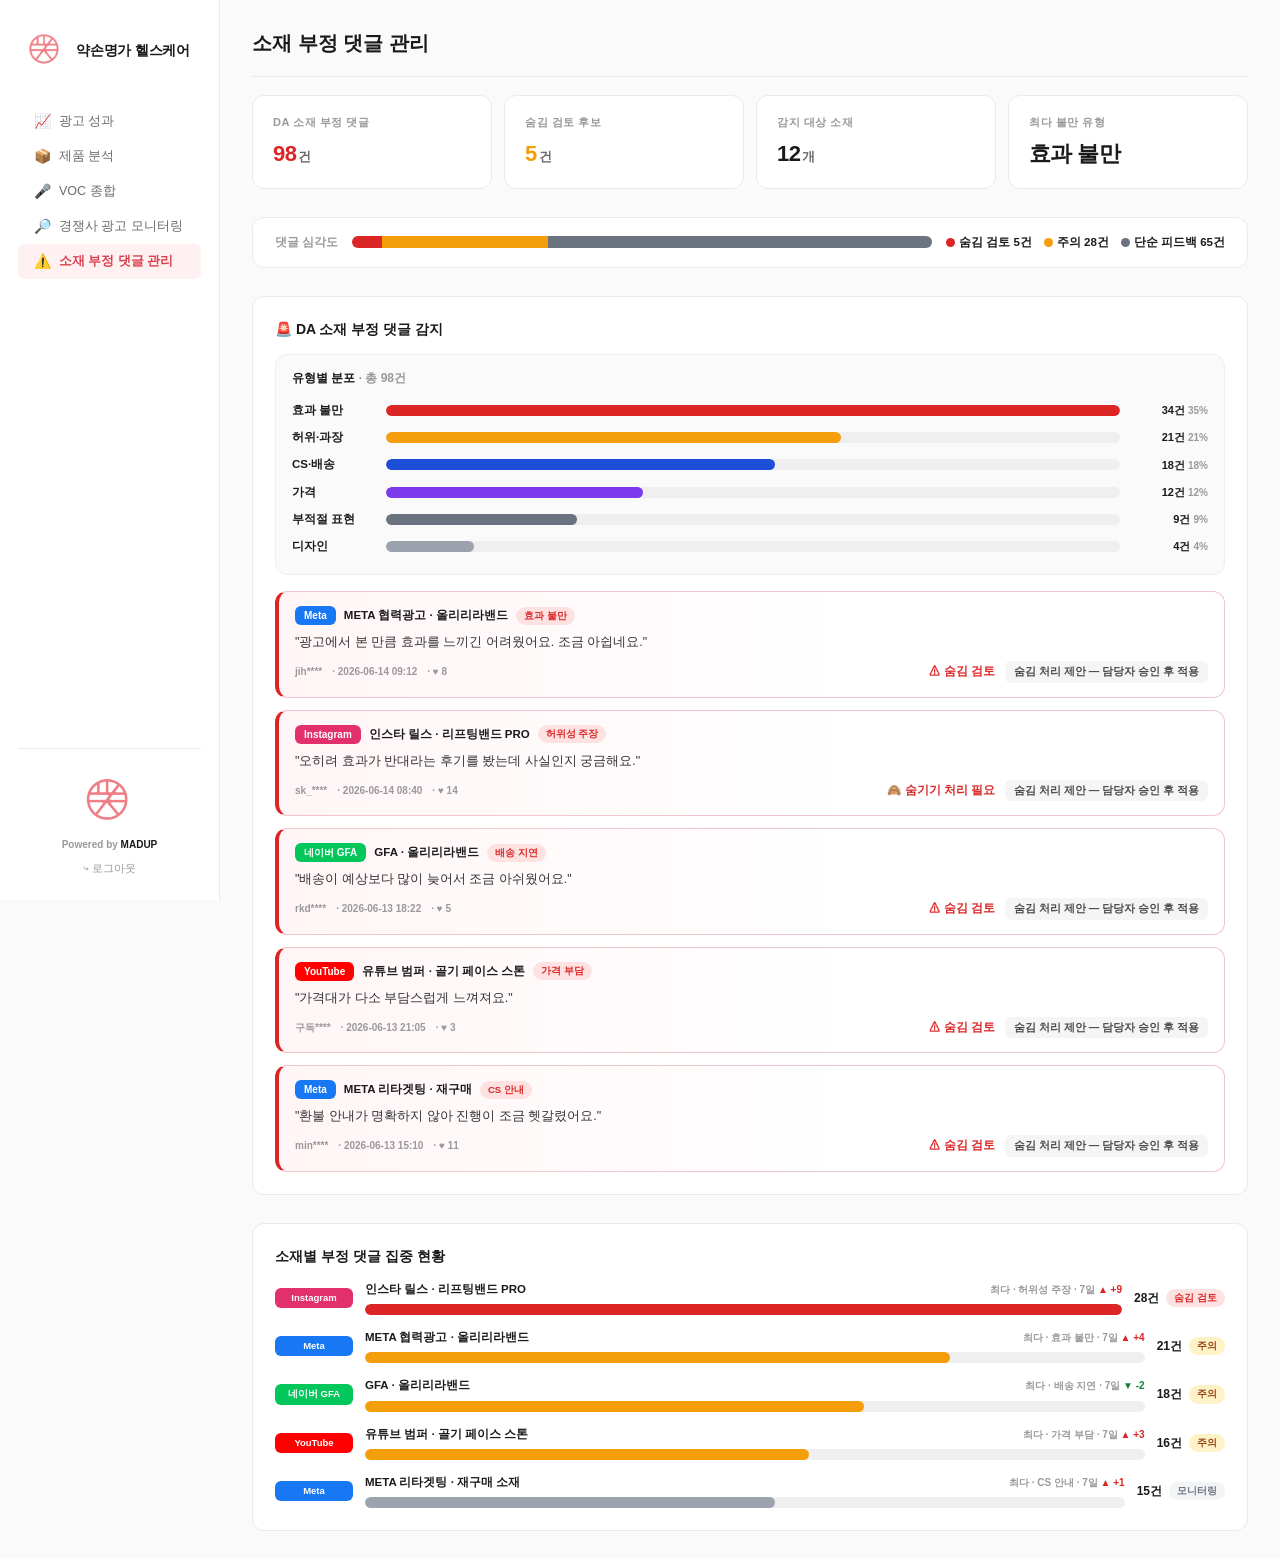
==== commit 020a26b4: "동기화 — 기간비교 현재/지표별증감·추이보정·소재상세확대·교차구매 카드4·실제이미지·부정댓글 제목" ====
--- a/dashboards/yakson-alert/index.html
+++ b/dashboards/yakson-alert/index.html
@@ -202,7 +202,7 @@
     <!-- 매체별 부정 코멘트 관리 -->
     <div class="table-card">
       <div class="section-title">
-        🚨 라이브 DA 소재 부정 댓글 감지
+        🚨 DA 소재 부정 댓글 감지
         <span class="section-title-sub">집행 중인 디스플레이·영상·피드 광고 소재 댓글 실시간 감지 · 유형 분류 · 숨김 검토 후보</span>
       </div>
       <div class="cmtcat-wrap">
@@ -210,9 +210,6 @@
         <div id="cmtcat-bars"></div>
       </div>
       <div class="adcmt-list" id="adcmt-list"></div>
-      <div class="playbook-note">
-        🙈 <b>댓글 숨김 처리는 제안까지만 제공합니다.</b> 욕설·허위·비방 코멘트의 숨김(블라인드)은 <b>담당자 승인 후 각 매체 광고 관리자에서 적용</b>합니다. 정상적 불만·피드백은 숨기지 않고 CS로 대응합니다.
-      </div>
     </div>
 
     <!-- 소재별 부정 댓글 집중 현황 -->
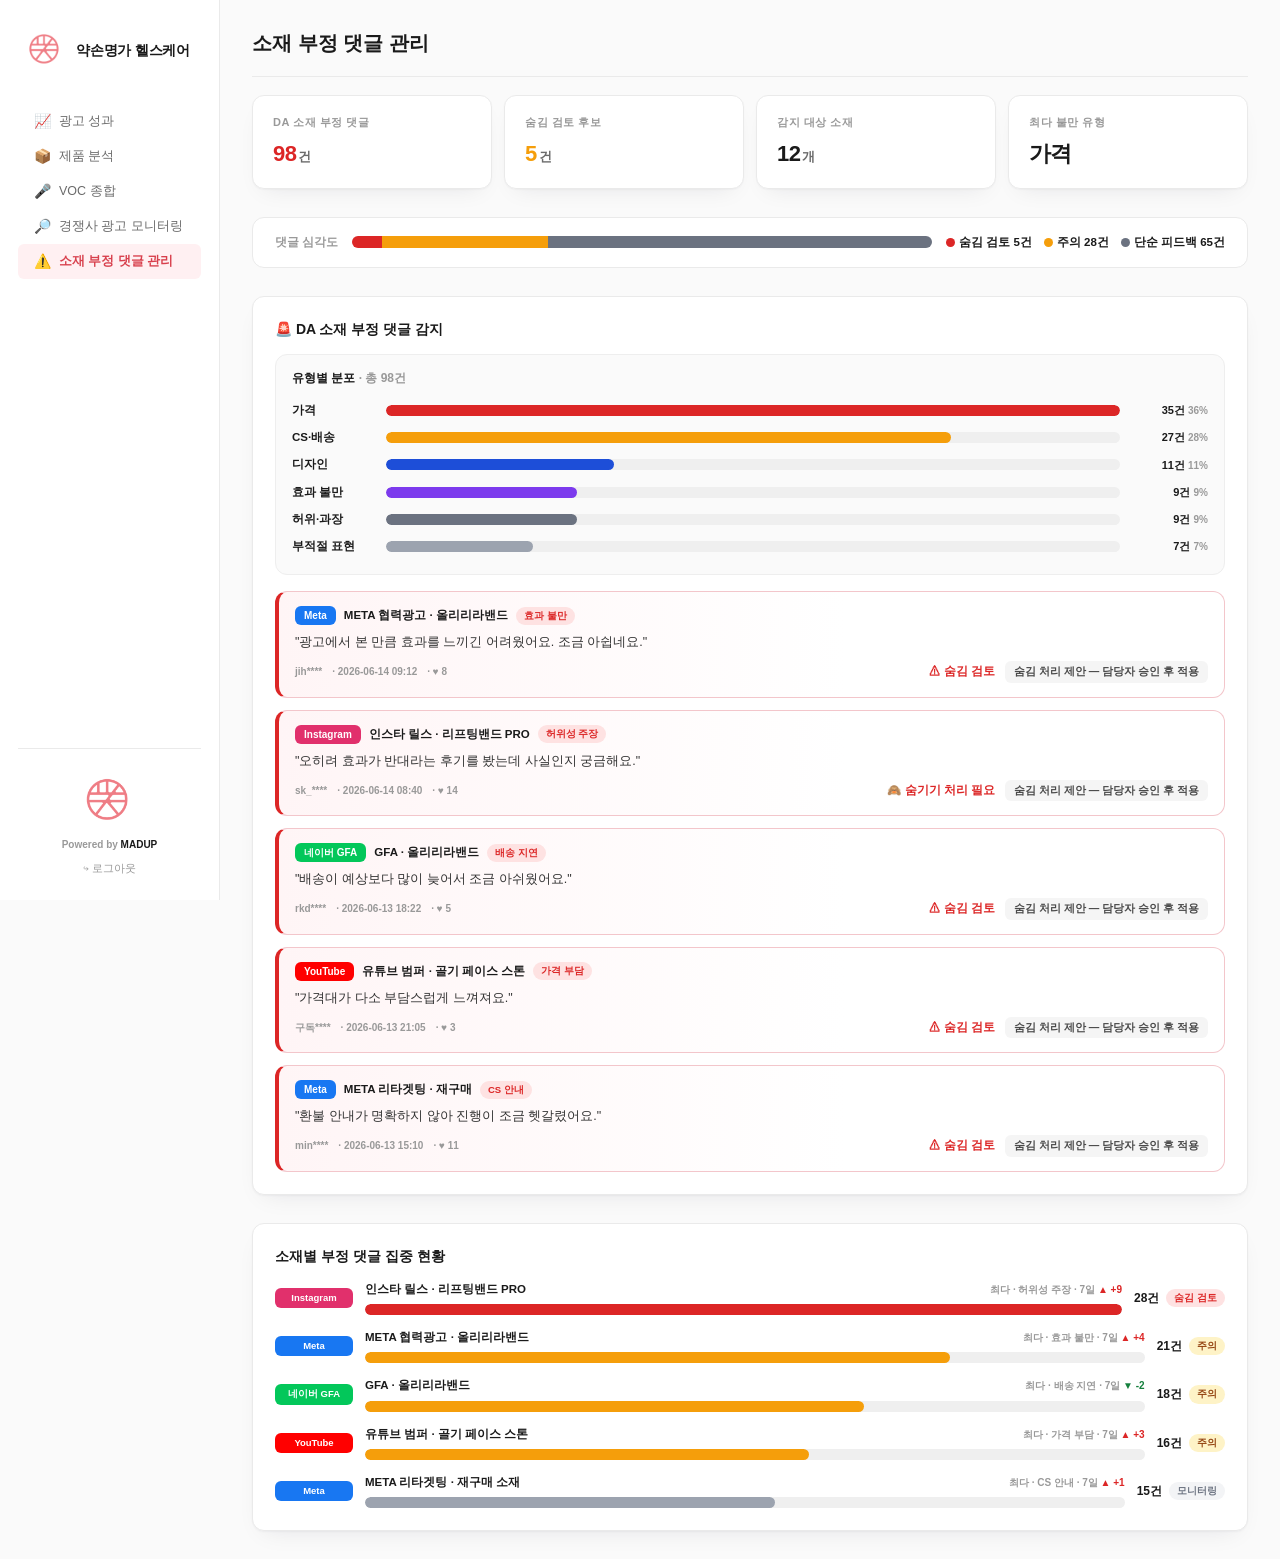
==== commit 396be258: "동기화 — 경쟁사 브랜드 필터 + 소재댓글 유형/KPI + 교차구매 호버 문구" ====
--- a/dashboards/yakson-alert/index.html
+++ b/dashboards/yakson-alert/index.html
@@ -188,7 +188,7 @@
       </div>
       <div class="kpi-card">
         <div class="kpi-label">최다 불만 유형</div>
-        <div class="kpi-value" style="font-size:22px;">효과 불만</div>
+        <div class="kpi-value" style="font-size:22px;">가격</div>
       </div>
     </div>
 
@@ -297,12 +297,12 @@
 
 // ===== 매체별 부정 코멘트 — 유형별 분포 =====
 const CMT_CAT = [
-  { cat: '효과 불만',  n: 34, color: '#DC2626' },
-  { cat: '허위·과장',  n: 21, color: '#F59E0B' },
-  { cat: 'CS·배송',   n: 18, color: '#1D4ED8' },
-  { cat: '가격',      n: 12, color: '#7C3AED' },
-  { cat: '부적절 표현', n: 9,  color: '#6B7280' },
-  { cat: '디자인',    n: 4,  color: '#9CA3AF' },
+  { cat: '가격',       n: 35, color: '#DC2626' },
+  { cat: 'CS·배송',    n: 27, color: '#F59E0B' },
+  { cat: '디자인',     n: 11, color: '#1D4ED8' },
+  { cat: '효과 불만',  n: 9,  color: '#7C3AED' },
+  { cat: '허위·과장',  n: 9,  color: '#6B7280' },
+  { cat: '부적절 표현', n: 7,  color: '#9CA3AF' },
 ];
 const cmtTotal = CMT_CAT.reduce((a, c) => a + c.n, 0);
 const cmtMax = Math.max.apply(null, CMT_CAT.map(c => c.n));
--- a/dashboards/_assets/dashboard.css
+++ b/dashboards/_assets/dashboard.css
@@ -131,6 +131,8 @@
 
 /* ===== Tables ===== */
 .table-card { background: #FFFFFF; border: 1px solid #EAEAEA; border-radius: 12px; padding: 22px; margin-bottom:28px; }
+/* 공통 카드 입체감 — rest 상태 소프트 레이어드 섀도 */
+.kpi-card, .chart-card, .table-card { box-shadow: 0 1px 2px rgba(22,22,40,.04), 0 10px 24px -12px rgba(22,22,40,.10); }
 table { width: 100%; border-collapse: collapse; font-size: 12.5px; }
 thead th {
   text-align: left; padding: 9px 12px; color: #999; font-weight: 700; letter-spacing: 0.5px;
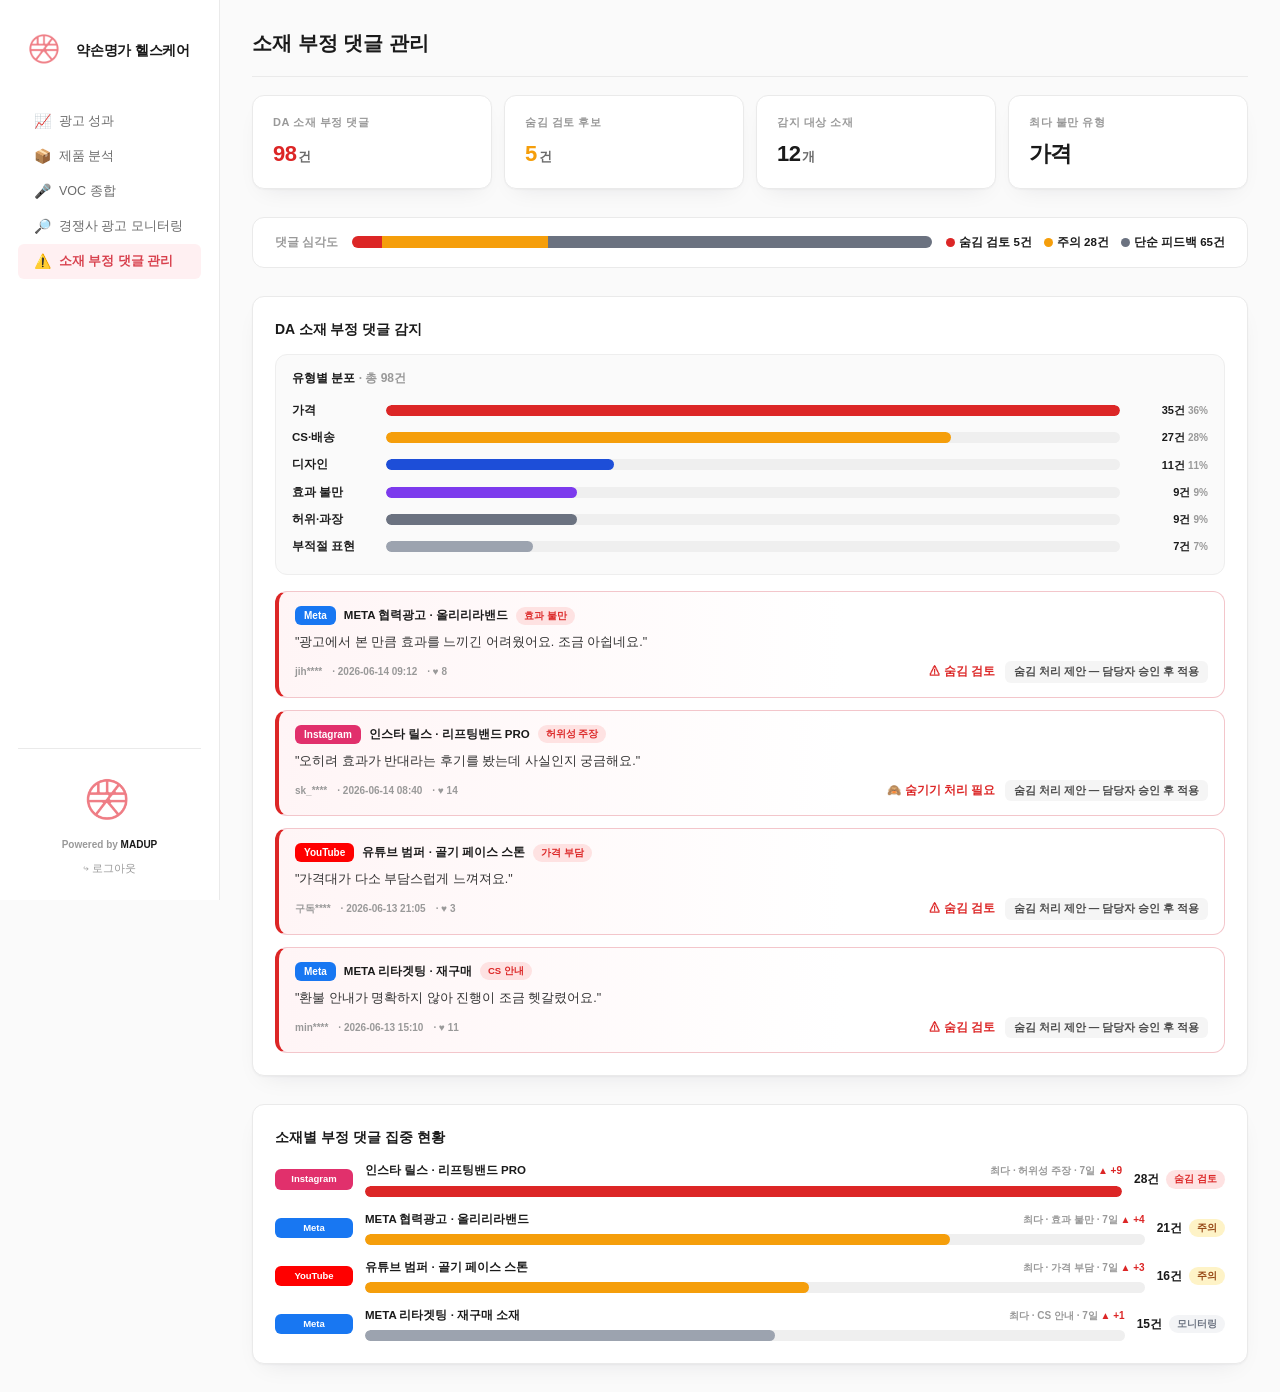
==== commit c9ea4253: "동기화 — 헤더 이모지 정리 + GFA 카드 제거(VOC/경쟁사/소재댓글)" ====
--- a/dashboards/yakson-alert/index.html
+++ b/dashboards/yakson-alert/index.html
@@ -202,7 +202,7 @@
     <!-- 매체별 부정 코멘트 관리 -->
     <div class="table-card">
       <div class="section-title">
-        🚨 DA 소재 부정 댓글 감지
+        DA 소재 부정 댓글 감지
         <span class="section-title-sub">집행 중인 디스플레이·영상·피드 광고 소재 댓글 실시간 감지 · 유형 분류 · 숨김 검토 후보</span>
       </div>
       <div class="cmtcat-wrap">
@@ -230,7 +230,6 @@
 const ADCMT = [
   { plat:'Meta',      platColor:'#1877F2', ad:'META 협력광고 · 올리리라밴드',  text:'광고에서 본 만큼 효과를 느끼긴 어려웠어요. 조금 아쉽네요.', author:'jih****',  time:'2026-06-14 09:12', likes:8,  tag:'효과 불만',   sev:'mid'  },
   { plat:'Instagram', platColor:'#E1306C', ad:'인스타 릴스 · 리프팅밴드 PRO',  text:'오히려 효과가 반대라는 후기를 봤는데 사실인지 궁금해요.',   author:'sk_****',  time:'2026-06-14 08:40', likes:14, tag:'허위성 주장', sev:'high' },
-  { plat:'네이버 GFA', platColor:'#03C75A', ad:'GFA · 올리리라밴드',           text:'배송이 예상보다 많이 늦어서 조금 아쉬웠어요.',           author:'rkd****',  time:'2026-06-13 18:22', likes:5,  tag:'배송 지연',   sev:'mid'  },
   { plat:'YouTube',   platColor:'#FF0000', ad:'유튜브 범퍼 · 골기 페이스 스톤',   text:'가격대가 다소 부담스럽게 느껴져요.',                     author:'구독****', time:'2026-06-13 21:05', likes:3,  tag:'가격 부담',   sev:'mid'  },
   { plat:'Meta',      platColor:'#1877F2', ad:'META 리타겟팅 · 재구매',    text:'환불 안내가 명확하지 않아 진행이 조금 헷갈렸어요.',       author:'min****',  time:'2026-06-13 15:10', likes:11, tag:'CS 안내',     sev:'mid'  },
 ];
@@ -257,7 +256,6 @@
 const CREATIVE = [
   { plat:'Instagram', platColor:'#E1306C', name:'인스타 릴스 · 리프팅밴드 PRO',   n:28, type:'허위성 주장', sev:'high', trend:'▲ +9' },
   { plat:'Meta',      platColor:'#1877F2', name:'META 협력광고 · 올리리라밴드',   n:21, type:'효과 불만',  sev:'mid',  trend:'▲ +4' },
-  { plat:'네이버 GFA', platColor:'#03C75A', name:'GFA · 올리리라밴드',            n:18, type:'배송 지연',  sev:'mid',  trend:'▼ -2' },
   { plat:'YouTube',   platColor:'#FF0000', name:'유튜브 범퍼 · 골기 페이스 스톤',  n:16, type:'가격 부담',  sev:'mid',  trend:'▲ +3' },
   { plat:'Meta',      platColor:'#1877F2', name:'META 리타겟팅 · 재구매 소재',     n:15, type:'CS 안내',   sev:'low',  trend:'▲ +1' },
 ];
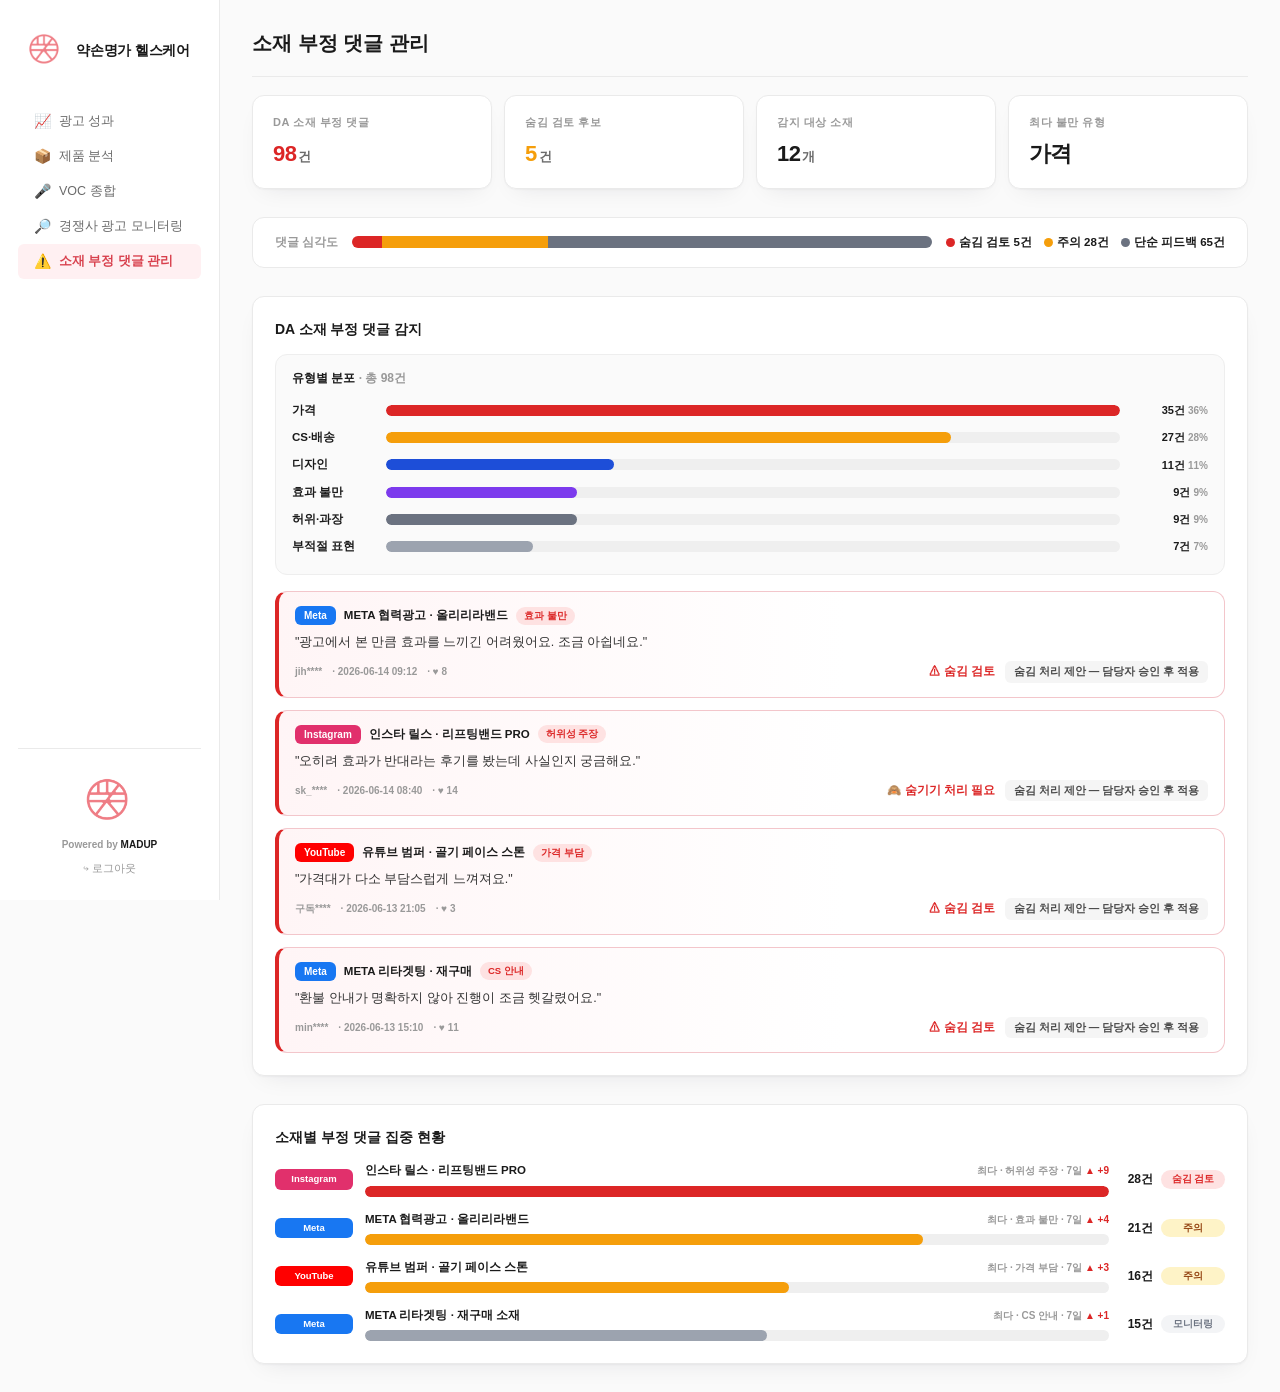
==== commit 674338e1: "동기화 — 소재별 부정 댓글 집중 현황 최우측 열 정렬" ====
--- a/dashboards/yakson-alert/index.html
+++ b/dashboards/yakson-alert/index.html
@@ -146,8 +146,9 @@
 .crv-type { font-size:10px; color:#999; font-weight:600; white-space:nowrap; flex:none; }
 .crv-track { height:11px; background:#EFEFEF; border-radius:6px; overflow:hidden; }
 .crv-fill { height:100%; border-radius:6px; transition:width .3s; }
-.crv-val { font-size:12px; font-weight:800; color:#1A1A1A; flex:none; text-align:right; white-space:nowrap; display:flex; align-items:center; gap:7px; }
-.crv-sev { font-size:9.5px; font-weight:800; padding:2px 8px; border-radius:10px; }
+.crv-val { font-size:12px; font-weight:800; color:#1A1A1A; flex:none; white-space:nowrap; display:flex; align-items:center; justify-content:flex-end; gap:8px; }
+.crv-cnt { min-width:32px; text-align:right; flex:none; }
+.crv-sev { font-size:9.5px; font-weight:800; padding:2px 8px; border-radius:10px; width:64px; text-align:center; box-sizing:border-box; flex:none; }
 .crv-sev.high { background:#FEE2E2; color:#DC2626; }
 .crv-sev.mid  { background:#FEF3C7; color:#92400E; }
 .crv-sev.low  { background:#F3F4F6; color:#6B7280; }
@@ -270,7 +271,7 @@
       <div class="crv-name"><span>${c.name}</span><span class="crv-type">최다 · ${c.type} · 7일 <span class="${tcls}">${c.trend}</span></span></div>
       <div class="crv-track"><div class="crv-fill" style="width:${Math.round(c.n / crvMax * 100)}%;background:${sm.color};"></div></div>
     </div>
-    <span class="crv-val">${c.n}건<span class="crv-sev ${c.sev}">${sm.lab}</span></span>
+    <span class="crv-val"><span class="crv-cnt">${c.n}건</span><span class="crv-sev ${c.sev}">${sm.lab}</span></span>
   </div>`;
 }).join('');
 
